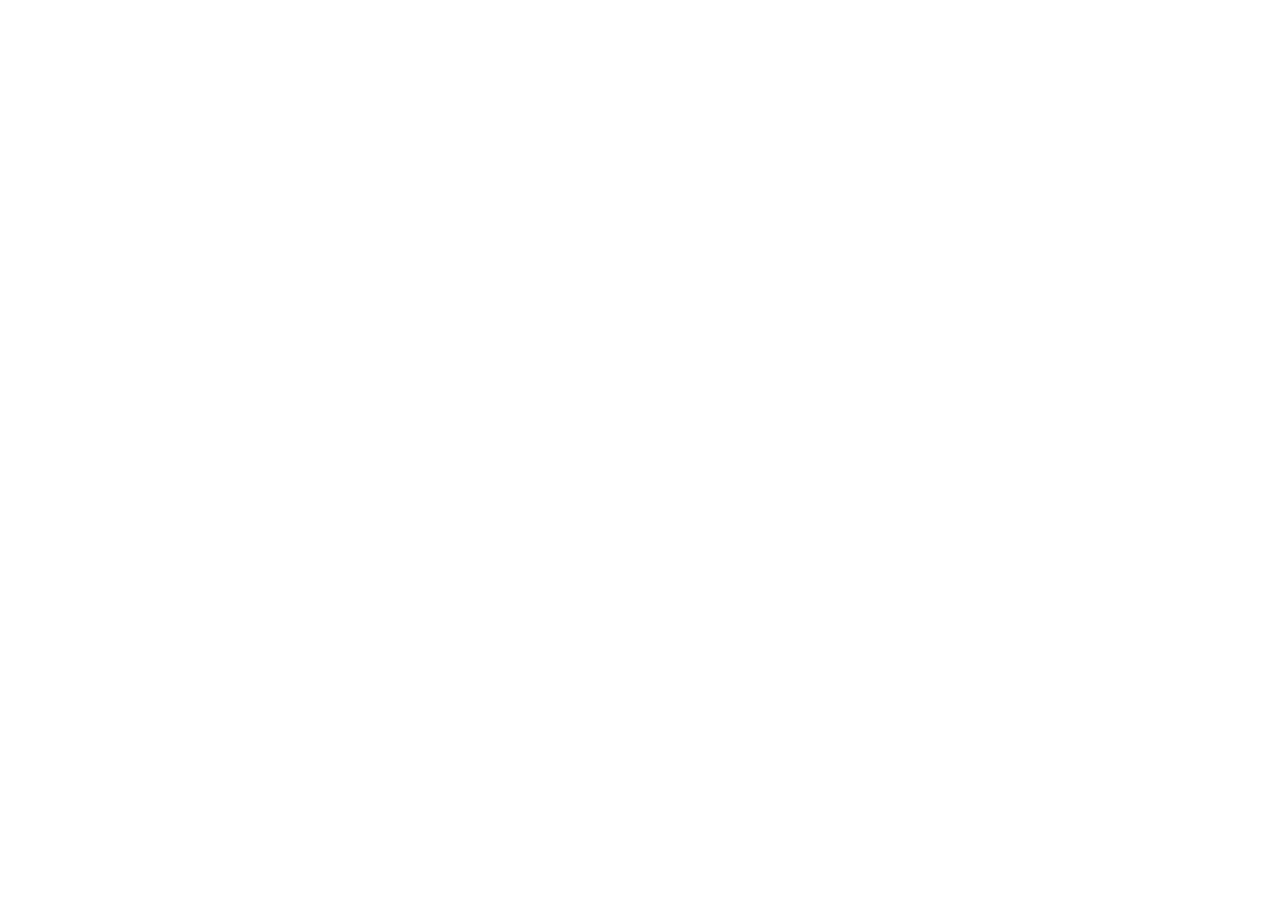
==== login.html @ 51d4d958 "Add files via upload" ====
<!doctype html>
<html lang="en"><head><meta charset="utf-8"><meta name="viewport" content="width=device-width, initial-scale=1"><link rel="icon" type="image/png" sizes="64x64" href="favicon-64.png"><link rel="apple-touch-icon" href="apple-touch-icon.png"><link rel="manifest" href="manifest.webmanifest"><meta name="theme-color" content="#0A0A0A"><link rel="stylesheet" href="style.css"><title>NL – Sign in</title></head>
<body><div class="wrap"><form class="auth" id="af"></form></div>
<script src="https://cdn.jsdelivr.net/npm/@supabase/supabase-js@2.45.4/dist/umd/supabase.js"></script><script src="common.js"></script>
<script>
let mode='in';
function draw(msg,good){
 $('#af').innerHTML=`<img src="icon-192.png" alt="NL" width="64" height="64" style="border-radius:16px;display:block"><h1>Welcome back</h1><p class="sm">Sign in to continue to your budget.</p>
 <div class="tabs"><button type="button" class="${mode==='in'?'on':''}" id="t1">Sign in</button><button type="button" class="${mode==='up'?'on':''}" id="t2">Create account</button></div>
 <label for="em">Email</label><input id="em" name="email" type="email" required autocomplete="email" placeholder="you@example.com">
 <label for="pw">Password</label><input id="pw" name="password" type="password" required minlength="6" autocomplete="${mode==='in'?'current-password':'new-password'}" placeholder="At least 6 characters">
 <p class="err" style="${good?'color:#15803D':''}">${esc(msg||'')}</p>
 <button class="primary" style="height:52px">${mode==='in'?'Sign in':'Create account'}</button>`;
 $('#t1').onclick=()=>{mode='in';draw()};$('#t2').onclick=()=>{mode='up';draw()};
}
$('#af').onsubmit=async e=>{e.preventDefault();const f=new FormData(e.target),email=f.get('email'),password=f.get('password');
 const r=mode==='in'?await sb.auth.signInWithPassword({email,password}):await sb.auth.signUp({email,password,options:{emailRedirectTo:new URL('login.html',location.href).href}});
 if(r.error)draw(r.error.message);else if(r.data.session)location.replace('index.html');else draw('Check your email to confirm your account, then sign in.',true)};
sb.auth.getSession().then(({data})=>{if(data.session)location.replace('index.html')});
draw();
</script></body></html>
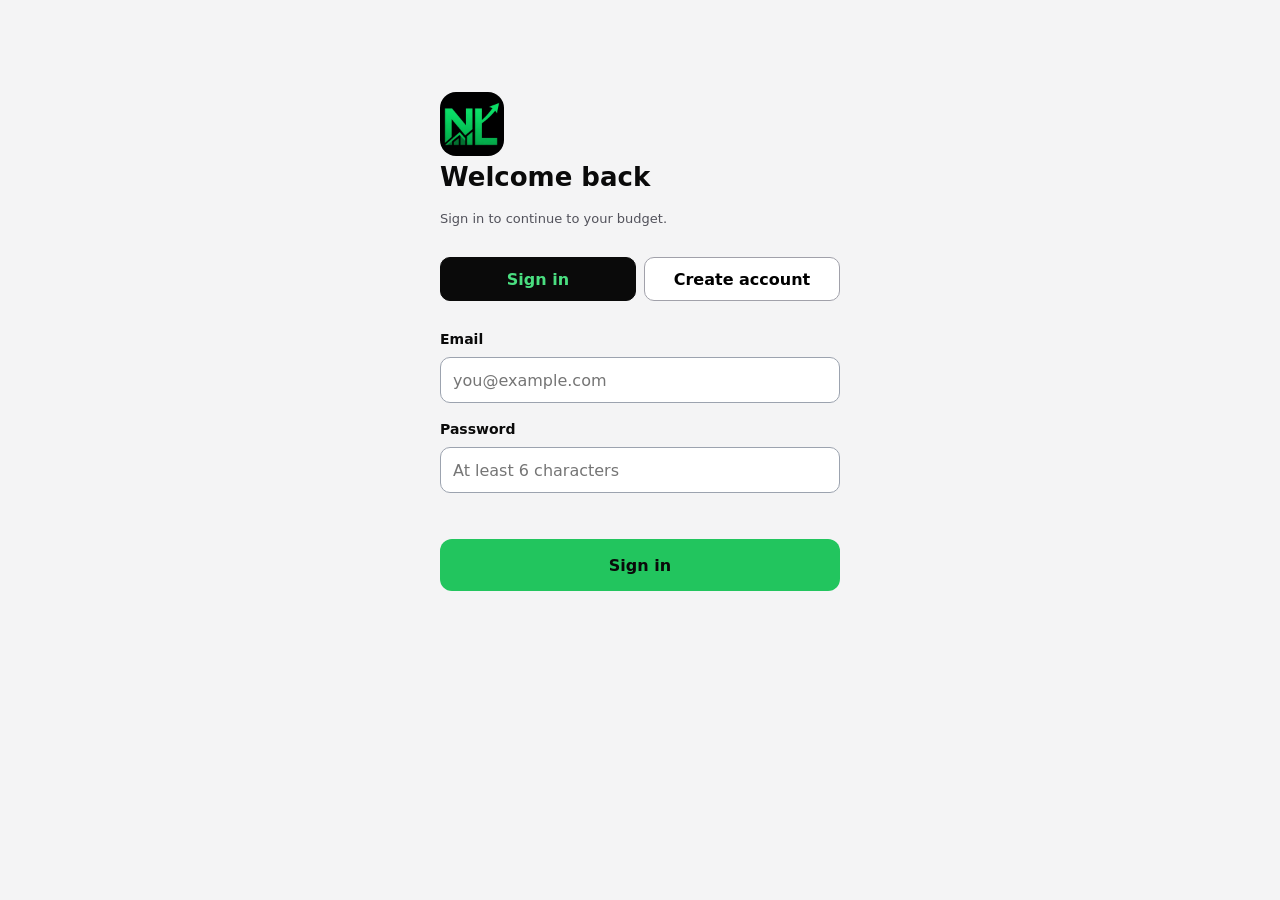
==== commit fdcfcc35: "Add files via upload" ====
--- a/login.html
+++ b/login.html
@@ -1,7 +1,14 @@
 <!doctype html>
-<html lang="en"><head><meta charset="utf-8"><meta name="viewport" content="width=device-width, initial-scale=1"><link rel="icon" type="image/png" sizes="64x64" href="favicon-64.png"><link rel="apple-touch-icon" href="apple-touch-icon.png"><link rel="manifest" href="manifest.webmanifest"><meta name="theme-color" content="#0A0A0A"><link rel="stylesheet" href="style.css"><title>NL – Sign in</title></head>
-<body><div class="wrap"><form class="auth" id="af"></form></div>
-<script src="https://cdn.jsdelivr.net/npm/@supabase/supabase-js@2.45.4/dist/umd/supabase.js"></script><script src="common.js"></script>
+<html lang="en"><head><meta charset="utf-8"><meta name="viewport" content="width=device-width, initial-scale=1"><link rel="icon" type="image/png" sizes="64x64" href="favicon-64.png"><link rel="apple-touch-icon" href="apple-touch-icon.png"><link rel="manifest" href="manifest.webmanifest"><meta name="theme-color" content="#0A0A0A"><link rel="stylesheet" href="style.css"><script>
+window.addEventListener('error',function(e){
+ var t=e.target;if(t&&t.src&&t.src.indexOf('/vendor/')>-1)return;var m=(t&&t.src)?'Could not load '+t.src.split('/').slice(-2).join('/'):(e.message||'Unknown error');
+ var d=document.createElement('div');d.style.cssText='padding:16px;margin:16px;border:2px solid #B91C1C;border-radius:12px;background:#FEF2F2;color:#7F1D1D;font:15px system-ui,sans-serif';
+ d.textContent='Something went wrong: '+m+'. Check your internet connection and that every file from the zip was uploaded to the same folder.';
+ (document.body||document.documentElement).prepend(d);
+},true);
+</script><title>NL – Sign in</title></head>
+<body><div class="wrap"><form class="auth" id="af"><p class="sm">Loading…</p></form></div>
+<script src="vendor/supabase.js"></script><script>window.supabase||document.write('<script src="https://cdn.jsdelivr.net/npm/@supabase/supabase-js@2.45.4/dist/umd/supabase.js"><\/script>')</script><script src="common.js"></script>
 <script>
 let mode='in';
 function draw(msg,good){
--- a/style.css
+++ b/style.css
@@ -0,0 +1,38 @@
+:root{--ink:#0A0A0A;--g:#22C55E;--gd:#15803D;--bg:#F4F4F5;--line:#E4E4E7;--mut:#52525B}
+*{box-sizing:border-box}body{margin:0;font-family:Inter,system-ui,-apple-system,Segoe UI,sans-serif;background:var(--bg);color:var(--ink)}
+button,input,select{font:inherit}button{cursor:pointer}
+.wrap{max-width:1000px;margin:0 auto;padding:20px}
+.top{display:flex;justify-content:space-between;align-items:center;gap:12px;flex-wrap:wrap;margin-bottom:16px}
+h1{margin:0;font-size:26px}h2{margin:0 0 12px;font-size:18px}
+.mon{display:flex;align-items:center;gap:8px;color:var(--mut)}
+.mon button{width:36px;height:36px;border:1px solid #D4D4D8;border-radius:8px;background:#fff}
+.primary{height:46px;padding:0 18px;border:0;border-radius:12px;background:var(--g);color:var(--ink);font-weight:600}
+.ghost{height:46px;padding:0 18px;border:1.5px solid #A1A1AA;border-radius:12px;background:#fff;color:var(--ink);font-weight:600}
+.link{border:0;background:none;color:var(--gd);font-weight:600;padding:8px 0}
+.acts{display:flex;gap:8px;flex-wrap:wrap}
+.kpis{display:grid;grid-template-columns:repeat(auto-fit,minmax(150px,1fr));gap:12px;margin-bottom:24px}
+.card{background:#fff;border:1px solid var(--line);border-radius:16px;padding:18px}
+.hero{background:var(--ink);color:#fff;border:0;grid-column:span 2}
+.k{font-size:13px;color:var(--mut)}.hero .k{color:#A1A1AA}.v{font-size:28px;font-weight:700;margin-top:4px}
+.hero .v{font-size:44px;color:#4ADE80;letter-spacing:-1px}
+.grid{display:grid;grid-template-columns:repeat(auto-fill,minmax(280px,1fr));gap:12px;margin-bottom:28px}
+.ch{display:flex;align-items:center;gap:10px;margin-bottom:10px}
+.ico{width:34px;height:34px;border-radius:10px;background:var(--ink);color:#4ADE80;display:flex;align-items:center;justify-content:center;font-weight:700}
+.bar{height:8px;border-radius:99px;background:var(--line);overflow:hidden;margin:10px 0 8px}.bar i{display:block;height:100%}
+.row{display:flex;gap:8px;justify-content:space-between;align-items:center}
+.sm{font-size:13px;color:var(--mut)}.ok{color:var(--gd)}.warn{color:#B45309}.bad{color:#B91C1C}
+.list .it{display:flex;justify-content:space-between;gap:12px;padding:12px 0;border-top:1px solid var(--line)}.list .it:first-child{border-top:0}
+label{display:block;font-size:14px;font-weight:600;margin:12px 0 4px}
+input,select{width:100%;height:46px;padding:0 12px;border:1.5px solid #9CA3AF;border-radius:10px;background:#fff}
+input:focus,select:focus,button:focus-visible{outline:3px solid #86EFAC;border-color:#16A34A}
+dialog{border:0;border-radius:18px;padding:22px;width:min(520px,94vw);max-height:90vh}dialog::backdrop{background:rgba(0,0,0,.6)}
+.err{color:#B91C1C;font-size:14px;min-height:18px;margin:8px 0}
+.auth{max-width:400px;margin:8vh auto 0;display:flex;flex-direction:column;gap:6px}
+.tabs{display:flex;gap:8px;margin:12px 0}.tabs button{flex:1;height:44px;border:1.5px solid #A1A1AA;border-radius:10px;background:#fff;font-weight:600}.tabs .on{background:var(--ink);color:#4ADE80;border-color:var(--ink)}
+.ritem{display:grid;grid-template-columns:1fr 84px;gap:8px;margin-bottom:8px;padding:10px;border:1px solid var(--line);border-radius:12px}
+.ritem.chk{border-color:#D97706;background:#FFFBEB}.ritem select{grid-column:1}.ritem button{grid-column:2}
+#toast{position:fixed;left:50%;bottom:24px;transform:translateX(-50%);background:var(--ink);color:#4ADE80;padding:12px 18px;border-radius:12px;font-weight:600;display:none}
+@media(max-width:560px){.hero{grid-column:span 1}.kpis{grid-template-columns:1fr 1fr}.hero{grid-column:span 2}}
+.top .acts a{text-decoration:none;display:inline-flex;align-items:center}
+.view{max-width:520px;margin:0 auto}
+.center{text-align:center}
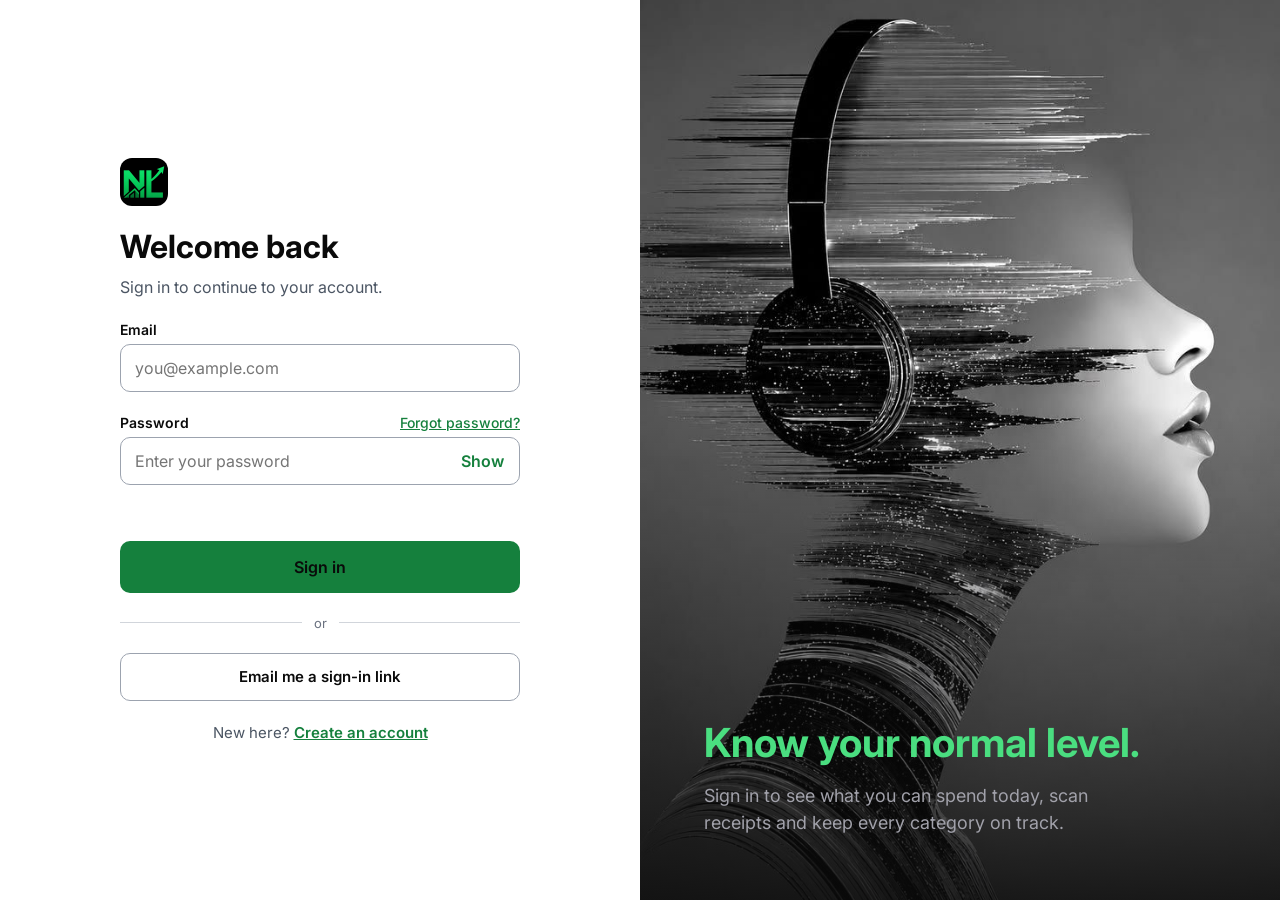
==== commit cc6a8048: "Add files via upload" ====
--- a/login.html
+++ b/login.html
@@ -1,24 +1,34 @@
 <!doctype html>
-<html lang="en"><head><meta charset="utf-8"><meta name="viewport" content="width=device-width, initial-scale=1"><link rel="icon" type="image/png" sizes="64x64" href="favicon-64.png"><link rel="apple-touch-icon" href="apple-touch-icon.png"><link rel="manifest" href="manifest.webmanifest"><meta name="theme-color" content="#0A0A0A"><link rel="stylesheet" href="style.css"><script>
+<html lang="en"><head><meta charset="utf-8"><meta name="viewport" content="width=device-width, initial-scale=1"><link rel="icon" type="image/png" sizes="64x64" href="favicon-64.png"><link rel="apple-touch-icon" href="apple-touch-icon.png"><link rel="manifest" href="manifest.webmanifest"><meta name="theme-color" content="#0A0A0A"><link rel="stylesheet" href="https://fonts.googleapis.com/css2?family=Inter:wght@400;500;600;700&display=swap"><link rel="stylesheet" href="style.css"><script>
 window.addEventListener('error',function(e){
- var t=e.target;if(t&&t.src&&t.src.indexOf('/vendor/')>-1)return;var m=(t&&t.src)?'Could not load '+t.src.split('/').slice(-2).join('/'):(e.message||'Unknown error');
- var d=document.createElement('div');d.style.cssText='padding:16px;margin:16px;border:2px solid #B91C1C;border-radius:12px;background:#FEF2F2;color:#7F1D1D;font:15px system-ui,sans-serif';
+ var t=e.target;if(t&&t.src&&t.src.indexOf('/vendor/')>-1)return;
+ var m=(t&&t.src)?'Could not load '+t.src.split('/').slice(-2).join('/'):(e.message||'Unknown error');
+ var d=document.createElement('div');d.style.cssText='padding:16px;margin:16px;border:2px solid #B91C1C;border-radius:12px;background:#FEF2F2;color:#7F1D1D;font:15px system-ui,sans-serif;position:relative;z-index:99';
  d.textContent='Something went wrong: '+m+'. Check your internet connection and that every file from the zip was uploaded to the same folder.';
  (document.body||document.documentElement).prepend(d);
 },true);
 </script><title>NL – Sign in</title></head>
-<body><div class="wrap"><form class="auth" id="af"><p class="sm">Loading…</p></form></div>
+<body>
+<div class="split"><main><form class="auth" id="af"><p class="sm">Loading…</p></form></main>
+<aside><div style="max-width:440px;display:flex;flex-direction:column;gap:16px"><h2 style="font-size:40px;line-height:1.15;font-weight:700;margin:0;color:#4ADE80">Know your normal level.</h2><p style="margin:0;font-size:18px;line-height:1.5;color:#A1A1AA">Sign in to see what you can spend today, scan receipts and keep every category on track.</p></div></aside></div>
 <script src="vendor/supabase.js"></script><script>window.supabase||document.write('<script src="https://cdn.jsdelivr.net/npm/@supabase/supabase-js@2.45.4/dist/umd/supabase.js"><\/script>')</script><script src="common.js"></script>
 <script>
 let mode='in';
 function draw(msg,good){
- $('#af').innerHTML=`<img src="icon-192.png" alt="NL" width="64" height="64" style="border-radius:16px;display:block"><h1>Welcome back</h1><p class="sm">Sign in to continue to your budget.</p>
- <div class="tabs"><button type="button" class="${mode==='in'?'on':''}" id="t1">Sign in</button><button type="button" class="${mode==='up'?'on':''}" id="t2">Create account</button></div>
- <label for="em">Email</label><input id="em" name="email" type="email" required autocomplete="email" placeholder="you@example.com">
- <label for="pw">Password</label><input id="pw" name="password" type="password" required minlength="6" autocomplete="${mode==='in'?'current-password':'new-password'}" placeholder="At least 6 characters">
- <p class="err" style="${good?'color:#15803D':''}">${esc(msg||'')}</p>
- <button class="primary" style="height:52px">${mode==='in'?'Sign in':'Create account'}</button>`;
- $('#t1').onclick=()=>{mode='in';draw()};$('#t2').onclick=()=>{mode='up';draw()};
+ $('#af').innerHTML=`<img src="icon-192.png" alt="NL" width="48" height="48" style="display:block;border-radius:12px">
+ <div style="display:flex;flex-direction:column;gap:8px"><h1>${mode==='in'?'Welcome back':'Create your account'}</h1><p style="color:#4B5563;line-height:1.5">${mode==='in'?'Sign in to continue to your account.':'Use your email and a password to get started.'}</p></div>
+ <div class="field"><label for="email">Email</label><input id="email" name="email" type="email" required autocomplete="email" placeholder="you@example.com"></div>
+ <div class="field"><div class="row"><label for="pw">Password</label>${mode==='in'?'<a href="#" id="forgot" style="font-size:14px;font-weight:500;margin-bottom:6px">Forgot password?</a>':''}</div>
+  <div class="pwwrap"><input id="pw" name="password" type="password" required minlength="6" autocomplete="${mode==='in'?'current-password':'new-password'}" placeholder="${mode==='in'?'Enter your password':'At least 6 characters'}"><button type="button" id="show" aria-label="Show password">Show</button></div></div>
+ <p class="err" style="${good?'color:#15803D':''};margin-top:-8px">${esc(msg||'')}</p>
+ <button class="btn lg dk" style="border-radius:10px">${mode==='in'?'Sign in':'Create account'}</button>
+ ${mode==='in'?'<div class="or">or</div><button type="button" class="btn ghost lg" id="magic" style="height:48px;font-size:15px">Email me a sign-in link</button>':''}
+ <p style="font-size:15px;color:#4B5563;text-align:center">${mode==='in'?'New here? <a href="#" id="sw" style="font-weight:600">Create an account</a>':'Already have an account? <a href="#" id="sw" style="font-weight:600">Sign in</a>'}</p>`;
+ $('#sw').onclick=e=>{e.preventDefault();mode=mode==='in'?'up':'in';draw()};
+ $('#show').onclick=()=>{const p=$('#pw');const s=p.type==='password';p.type=s?'text':'password';$('#show').textContent=s?'Hide':'Show'};
+ const redirect=new URL('login.html',location.href).href;
+ if($('#forgot'))$('#forgot').onclick=async e=>{e.preventDefault();const em=$('#email').value.trim();if(!em)return draw('Type your email above first, then tap Forgot password.');const r=await sb.auth.resetPasswordForEmail(em,{redirectTo:redirect});draw(r.error?r.error.message:'If that email has an account, a reset link is on its way.',!r.error)};
+ if($('#magic'))$('#magic').onclick=async()=>{const em=$('#email').value.trim();if(!em)return draw('Type your email above first, then tap the sign-in link.');const r=await sb.auth.signInWithOtp({email:em,options:{emailRedirectTo:new URL('index.html',location.href).href}});draw(r.error?r.error.message:'Check your email for a sign-in link.',!r.error)};
 }
 $('#af').onsubmit=async e=>{e.preventDefault();const f=new FormData(e.target),email=f.get('email'),password=f.get('password');
  const r=mode==='in'?await sb.auth.signInWithPassword({email,password}):await sb.auth.signUp({email,password,options:{emailRedirectTo:new URL('login.html',location.href).href}});
--- a/style.css
+++ b/style.css
@@ -1,38 +1,94 @@
-:root{--ink:#0A0A0A;--g:#22C55E;--gd:#15803D;--bg:#F4F4F5;--line:#E4E4E7;--mut:#52525B}
-*{box-sizing:border-box}body{margin:0;font-family:Inter,system-ui,-apple-system,Segoe UI,sans-serif;background:var(--bg);color:var(--ink)}
-button,input,select{font:inherit}button{cursor:pointer}
-.wrap{max-width:1000px;margin:0 auto;padding:20px}
-.top{display:flex;justify-content:space-between;align-items:center;gap:12px;flex-wrap:wrap;margin-bottom:16px}
-h1{margin:0;font-size:26px}h2{margin:0 0 12px;font-size:18px}
-.mon{display:flex;align-items:center;gap:8px;color:var(--mut)}
-.mon button{width:36px;height:36px;border:1px solid #D4D4D8;border-radius:8px;background:#fff}
-.primary{height:46px;padding:0 18px;border:0;border-radius:12px;background:var(--g);color:var(--ink);font-weight:600}
-.ghost{height:46px;padding:0 18px;border:1.5px solid #A1A1AA;border-radius:12px;background:#fff;color:var(--ink);font-weight:600}
-.link{border:0;background:none;color:var(--gd);font-weight:600;padding:8px 0}
-.acts{display:flex;gap:8px;flex-wrap:wrap}
-.kpis{display:grid;grid-template-columns:repeat(auto-fit,minmax(150px,1fr));gap:12px;margin-bottom:24px}
-.card{background:#fff;border:1px solid var(--line);border-radius:16px;padding:18px}
-.hero{background:var(--ink);color:#fff;border:0;grid-column:span 2}
-.k{font-size:13px;color:var(--mut)}.hero .k{color:#A1A1AA}.v{font-size:28px;font-weight:700;margin-top:4px}
-.hero .v{font-size:44px;color:#4ADE80;letter-spacing:-1px}
-.grid{display:grid;grid-template-columns:repeat(auto-fill,minmax(280px,1fr));gap:12px;margin-bottom:28px}
-.ch{display:flex;align-items:center;gap:10px;margin-bottom:10px}
-.ico{width:34px;height:34px;border-radius:10px;background:var(--ink);color:#4ADE80;display:flex;align-items:center;justify-content:center;font-weight:700}
-.bar{height:8px;border-radius:99px;background:var(--line);overflow:hidden;margin:10px 0 8px}.bar i{display:block;height:100%}
+:root{--ink:#0A0A0A;--g:#22C55E;--gd:#15803D;--bg:#F4F5F4;--line:#E4E7E4;--mut:#4B5563}
+*{box-sizing:border-box}html{scroll-behavior:smooth}
+body{margin:0;font-family:Inter,system-ui,-apple-system,"Segoe UI",sans-serif;background:var(--bg);color:var(--ink)}
+button,input,select{font:inherit}button{cursor:pointer}a{color:var(--gd)}h1,h2,h3,p{margin:0}
+input,select{width:100%;height:48px;padding:0 14px;font-size:16px;border:1.5px solid #9CA3AF;border-radius:10px;background:#fff;color:var(--ink)}
+input:focus,select:focus,button:focus-visible,a:focus-visible{outline:3px solid #86EFAC;outline-offset:2px;border-color:#16A34A}
+label{display:block;font-size:14px;font-weight:600;margin:0 0 6px}
+.sm{font-size:13px;color:var(--mut)}.err{color:#B91C1C;font-size:14px;min-height:20px}
+.btn{display:inline-flex;align-items:center;justify-content:center;height:44px;padding:0 18px;border:0;border-radius:10px;background:var(--g);color:var(--ink);font-size:14px;font-weight:600;text-decoration:none}
+.btn.ghost{background:#fff;border:1.5px solid #9CA3AF}
+.btn.lg{height:52px;font-size:16px;width:100%}.btn.dk{background:#15803D}
+.link{border:0;background:none;color:var(--gd);font-weight:600;padding:6px 0;font-size:14px}
 .row{display:flex;gap:8px;justify-content:space-between;align-items:center}
-.sm{font-size:13px;color:var(--mut)}.ok{color:var(--gd)}.warn{color:#B45309}.bad{color:#B91C1C}
-.list .it{display:flex;justify-content:space-between;gap:12px;padding:12px 0;border-top:1px solid var(--line)}.list .it:first-child{border-top:0}
-label{display:block;font-size:14px;font-weight:600;margin:12px 0 4px}
-input,select{width:100%;height:46px;padding:0 12px;border:1.5px solid #9CA3AF;border-radius:10px;background:#fff}
-input:focus,select:focus,button:focus-visible{outline:3px solid #86EFAC;border-color:#16A34A}
 dialog{border:0;border-radius:18px;padding:22px;width:min(520px,94vw);max-height:90vh}dialog::backdrop{background:rgba(0,0,0,.6)}
-.err{color:#B91C1C;font-size:14px;min-height:18px;margin:8px 0}
-.auth{max-width:400px;margin:8vh auto 0;display:flex;flex-direction:column;gap:6px}
-.tabs{display:flex;gap:8px;margin:12px 0}.tabs button{flex:1;height:44px;border:1.5px solid #A1A1AA;border-radius:10px;background:#fff;font-weight:600}.tabs .on{background:var(--ink);color:#4ADE80;border-color:var(--ink)}
-.ritem{display:grid;grid-template-columns:1fr 84px;gap:8px;margin-bottom:8px;padding:10px;border:1px solid var(--line);border-radius:12px}
-.ritem.chk{border-color:#D97706;background:#FFFBEB}.ritem select{grid-column:1}.ritem button{grid-column:2}
-#toast{position:fixed;left:50%;bottom:24px;transform:translateX(-50%);background:var(--ink);color:#4ADE80;padding:12px 18px;border-radius:12px;font-weight:600;display:none}
-@media(max-width:560px){.hero{grid-column:span 1}.kpis{grid-template-columns:1fr 1fr}.hero{grid-column:span 2}}
-.top .acts a{text-decoration:none;display:inline-flex;align-items:center}
-.view{max-width:520px;margin:0 auto}
-.center{text-align:center}
+dialog h2{margin-bottom:12px;font-size:20px}dialog .f{margin-bottom:14px}
+#toast{position:fixed;left:50%;bottom:90px;transform:translateX(-50%);background:var(--ink);color:#4ADE80;padding:12px 18px;border-radius:12px;font-weight:600;display:none;z-index:50}
+.pill{font-size:12px;font-weight:600;padding:4px 10px;border-radius:99px;white-space:nowrap}
+.pill.ok{background:#DCFCE7;color:#15803D}.pill.warn{background:#FEF3C7;color:#92400E}.pill.bad{background:#FEE2E2;color:#B91C1C}.pill.mut{background:#F4F4F5;color:#52525B}
+.track{height:10px;border-radius:99px;background:#E5E7EB;overflow:hidden}.track i{display:block;height:100%;border-radius:99px}
+/* login */
+.split{display:flex;min-height:100vh;background:#fff}
+.split main{flex:1 1 50%;display:flex;align-items:center;justify-content:center;padding:48px 24px}
+.split aside{flex:1 1 50%;background:linear-gradient(to top,rgba(10,10,10,.88),rgba(10,10,10,0) 55%),url(login-art.jpg) center/cover no-repeat #0A0A0A;color:#fff;display:flex;flex-direction:column;justify-content:flex-end;padding:64px}
+.auth{width:100%;max-width:400px;display:flex;flex-direction:column;gap:22px}
+.auth h1{font-size:32px;line-height:1.2}.auth .field{display:flex;flex-direction:column}
+.pwwrap{position:relative}.pwwrap input{padding-right:70px}
+.pwwrap button{position:absolute;right:6px;top:6px;height:36px;padding:0 10px;border:0;background:transparent;font-weight:600;color:var(--gd);border-radius:8px}
+.or{display:flex;align-items:center;gap:12px;color:#6B7280;font-size:13px}.or:before,.or:after{content:"";flex:1;height:1px;background:#D1D5DB}
+@media(max-width:900px){.split aside{display:none}.split main{align-items:flex-start;padding-top:56px}}
+/* dashboard */
+.app{display:flex;min-height:100vh}
+.side{flex:0 0 240px;background:var(--ink);padding:28px 16px;display:flex;flex-direction:column;gap:32px;position:sticky;top:0;height:100vh}
+.brand{display:flex;align-items:center;gap:10px;padding:0 8px;color:#fff;font-weight:700;font-size:18px}
+.brand img{border-radius:10px;display:block}
+.nav{display:flex;flex-direction:column;gap:4px}
+.nav a,.nav button{display:flex;align-items:center;gap:12px;height:44px;padding:0 12px;border-radius:10px;text-decoration:none;font-size:15px;font-weight:500;color:#D4D4D8;background:transparent;border:0;width:100%;text-align:left}
+.nav a.on{background:var(--g);color:var(--ink)}.nav a.on svg{stroke:var(--ink)}.nav svg{stroke:#A1A1AA}
+.side .foot{margin-top:auto}
+.main{flex:1;min-width:0;padding:32px 40px;max-width:1200px;display:flex;flex-direction:column;gap:28px}
+.head{display:flex;flex-wrap:wrap;gap:16px;align-items:center;justify-content:space-between}
+.head h1{font-size:30px}.head .acts{display:flex;gap:10px;flex-wrap:wrap}
+.mnav{display:flex;gap:6px}.mnav button{height:44px;min-width:44px;padding:0 14px;border:1.5px solid #9CA3AF;border-radius:10px;background:#fff;font-weight:600}
+.sum{display:grid;grid-template-columns:repeat(auto-fit,minmax(280px,1fr));gap:20px}
+.hero{background:var(--ink);color:#fff;border-radius:16px;padding:28px;display:flex;flex-direction:column;gap:14px;grid-column:span 2;min-width:0}
+.hero .k{font-size:14px;font-weight:500;color:#A1A1AA}.hero .big{font-size:56px;font-weight:700;color:#4ADE80;line-height:1}
+.hero .bar{height:12px;border-radius:99px;background:#27272A;overflow:hidden}.hero .bar i{display:block;height:100%;background:var(--g)}
+.card{background:#fff;border:1px solid var(--line);border-radius:16px;padding:24px}
+.kpi{display:flex;flex-direction:column;gap:8px}.kpi .v{font-size:32px;font-weight:700}
+.sec h2{font-size:18px;font-weight:600;margin-bottom:16px}
+.cats{display:grid;grid-template-columns:repeat(auto-fit,minmax(260px,1fr));gap:20px}
+.cat{background:#fff;border:1px solid var(--line);border-radius:16px;padding:20px;display:flex;flex-direction:column;gap:14px}
+.cat .t{display:flex;align-items:center;gap:12px}.cat h3{font-size:16px;font-weight:600;flex:1}
+.ic{width:40px;height:40px;border-radius:10px;background:#F0F2F0;display:flex;align-items:center;justify-content:center;flex:none}
+.cat .amt{display:flex;align-items:baseline;gap:6px}.cat .amt b{font-size:28px}.cat .amt span{font-size:14px;color:var(--mut)}
+.cat .foot{display:flex;justify-content:space-between;align-items:center;gap:8px;font-size:13px;color:var(--mut)}
+.two{display:grid;grid-template-columns:repeat(auto-fit,minmax(320px,1fr));gap:20px}
+.pl{list-style:none;margin:0;padding:0;display:flex;flex-direction:column;gap:20px}
+.pl li{display:flex;flex-direction:column;gap:8px}.pl .track{height:8px}
+.act .it{display:flex;justify-content:space-between;gap:12px;padding:12px 0;border-top:1px solid var(--line)}.act .it:first-child{border-top:0}
+.tabbar{display:none}
+@media(max-width:860px){
+ .side{display:none}.main{padding:20px 16px 96px}.head h1{font-size:24px}.hero{grid-column:span 1;padding:20px}.hero .big{font-size:44px}
+ .tabbar{display:flex;position:fixed;left:0;right:0;bottom:0;height:64px;background:var(--ink);justify-content:space-around;align-items:center;z-index:20}
+ .tabbar a,.tabbar button{color:#A1A1AA;font-size:12px;text-decoration:none;background:none;border:0;display:flex;flex-direction:column;align-items:center;gap:2px;padding:6px 10px}
+ .tabbar .on{color:#4ADE80;font-weight:600}
+}
+/* scan */
+body.dark{background:var(--ink)}
+.cam{position:fixed;inset:0;background:var(--ink);overflow:hidden;color:#fff}
+.cam video{position:absolute;inset:0;width:100%;height:100%;object-fit:cover}
+.br{position:absolute;width:34px;height:34px;border:4px solid var(--g)}
+.br.tl{left:12%;top:20%;border-right:0;border-bottom:0;border-radius:10px 0 0 0}.br.tr{right:12%;top:20%;border-left:0;border-bottom:0;border-radius:0 10px 0 0}
+.br.bl{left:12%;bottom:24%;border-right:0;border-top:0;border-radius:0 0 0 10px}.br.brr{right:12%;bottom:24%;border-left:0;border-top:0;border-radius:0 0 10px 0}
+.camtop{position:absolute;top:0;left:0;right:0;padding:calc(env(safe-area-inset-top,0px) + 20px) 20px 0;display:flex;align-items:center;justify-content:space-between;font-weight:600;font-size:17px}
+.rb{width:44px;height:44px;border:0;border-radius:99px;background:rgba(0,0,0,.55);color:#fff;font-size:20px;display:flex;align-items:center;justify-content:center;text-decoration:none}
+.chipwrap{position:absolute;top:calc(env(safe-area-inset-top,0px) + 84px);left:0;right:0;display:flex;justify-content:center;padding:0 20px}
+.chip{background:var(--g);color:var(--ink);font-size:14px;font-weight:600;border-radius:99px;padding:8px 16px;text-align:center}
+.camfoot{position:absolute;left:0;right:0;bottom:0;height:132px;background:var(--ink);display:flex;align-items:center;justify-content:space-around;padding-bottom:12px}
+.sq{min-width:64px;height:48px;padding:0 10px;border:1.5px solid #52525B;border-radius:12px;color:#fff;font-size:13px;font-weight:600;display:flex;align-items:center;justify-content:center;text-decoration:none;cursor:pointer}
+.shutter{width:80px;height:80px;border-radius:99px;border:4px solid #fff;background:transparent;padding:0;display:flex;align-items:center;justify-content:center}.shutter i{width:60px;height:60px;border-radius:99px;background:var(--g)}.shutter:disabled{opacity:.4}
+.reading{position:absolute;inset:0;background:rgba(10,10,10,.92);display:flex;flex-direction:column;align-items:center;justify-content:center;gap:10px}.reading b{color:#4ADE80;font-size:32px}
+.page{max-width:480px;margin:0 auto;padding:calc(env(safe-area-inset-top,0px) + 20px) 20px 140px;display:flex;flex-direction:column;gap:14px}
+.ph{display:flex;align-items:center;justify-content:space-between}.ph .back{width:44px;height:44px;border:1px solid #D4D4D8;border-radius:12px;background:#fff;font-size:20px;display:flex;align-items:center;justify-content:center;text-decoration:none;color:var(--ink)}
+.rhero{background:var(--ink);color:#fff;border-radius:18px;padding:16px 20px;display:flex;justify-content:space-between;align-items:center}
+.rhero .t{font-size:34px;font-weight:700;color:#4ADE80;letter-spacing:-1px}
+.ritem{display:flex;align-items:center;gap:8px;background:#fff;border:1px solid var(--line);border-radius:14px;padding:6px 10px;min-height:56px}
+.ritem.chk{border:1.5px solid #D97706;background:#FFFBEB}
+.ritem input{border:0;background:transparent;height:40px;padding:0 4px;border-radius:8px;min-width:0}
+.ritem .n{flex:1}.ritem .a{width:84px;text-align:right;font-weight:600}
+.ritem select{width:auto;max-width:128px;height:32px;padding:0 10px;border:0;border-radius:99px;background:var(--ink);color:#4ADE80;font-size:12px;font-weight:600}
+.bar-fixed{position:fixed;left:0;right:0;bottom:0;background:#fff;border-top:1px solid var(--line);padding:14px 20px calc(env(safe-area-inset-bottom,0px) + 20px)}
+.bar-fixed>div{max-width:480px;margin:0 auto}
+.chips{display:flex;flex-wrap:wrap;gap:8px;font-size:12px;color:#3F3F46}.chips span{background:#E4E4E7;border-radius:99px;padding:5px 10px}
+.sv{background:#fff;border:1px solid var(--line);border-radius:14px;padding:14px 16px;display:flex;flex-direction:column;gap:8px}.sv .track{height:8px}
